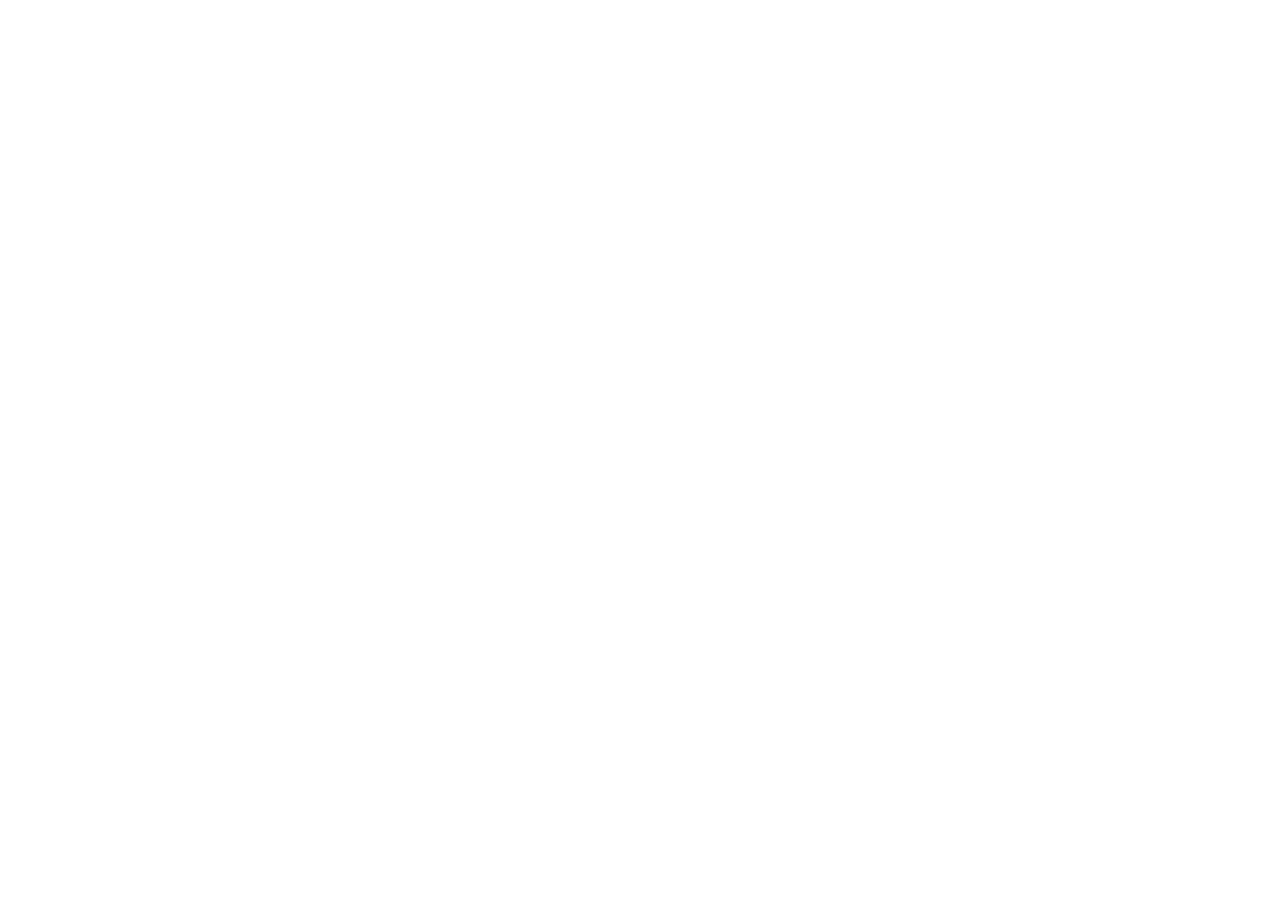
==== index.html @ 4dc89df3 "Début du projet" ====
<!DOCTYPE html>
<html lang="en">

<head>
    <meta charset="UTF-8">
    <meta http-equiv="X-UA-Compatible" content="IE=edge">
    <meta name="viewport" content="width=device-width, initial-scale=1.0">
    <title>Bootstrap</title>
    <link rel="stylesheet" href="./bootstrap-5.1.1-dist/css/bootstrap.min.css">
    <link rel="stylesheet" href="./style.css">
</head>

<body>

</body>

</html>
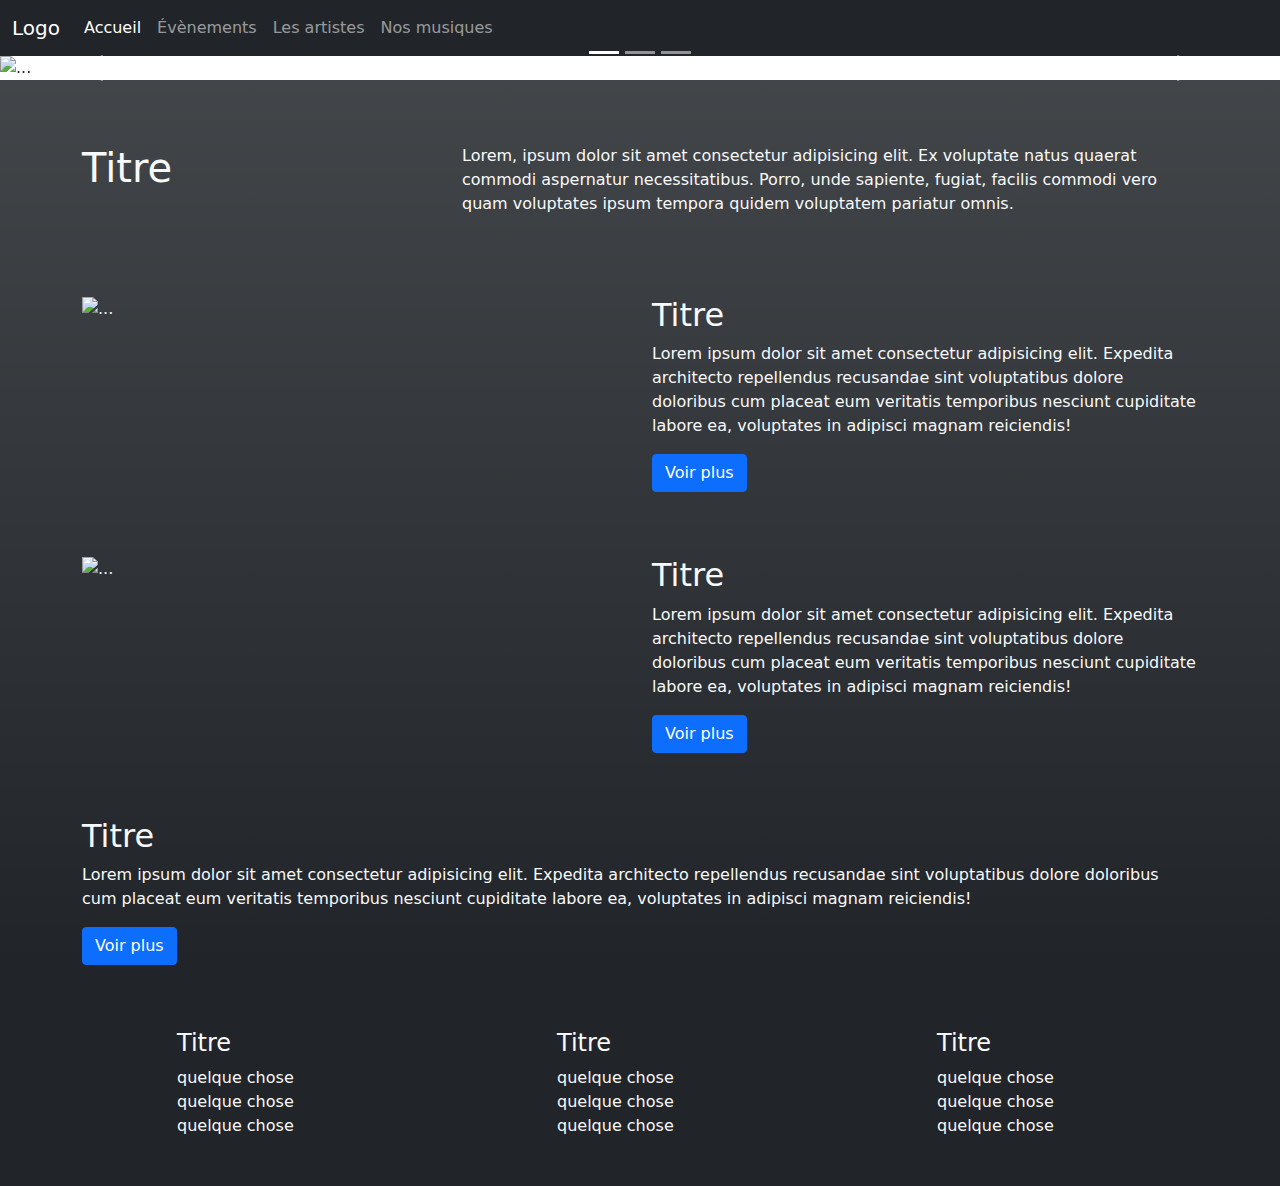
==== commit a14368d3: "Premiere page html non responsive" ====
--- a/index.html
+++ b/index.html
@@ -11,7 +11,146 @@
 </head>
 
 <body>
-
+    <header>
+        <nav class="navbar navbar-expand-lg navbar-dark bg-dark">
+            <div class="container-fluid">
+                <a class="navbar-brand" href="#">Logo</a>
+                <button class="navbar-toggler" type="button" data-bs-toggle="collapse" data-bs-target="#navbarNav"
+                    aria-controls="navbarNav" aria-expanded="false" aria-label="Toggle navigation">
+                    <span class="navbar-toggler-icon"></span>
+                </button>
+                <div class="collapse navbar-collapse" id="navbarNav">
+                    <ul class="navbar-nav">
+                        <li class="nav-item">
+                            <a class="nav-link active" aria-current="page" href="#">Accueil</a>
+                        </li>
+                        <li class="nav-item">
+                            <a class="nav-link" href="#">Évènements</a>
+                        </li>
+                        <li class="nav-item">
+                            <a class="nav-link" href="#">Les artistes</a>
+                        </li>
+                        <li class="nav-item">
+                            <a class="nav-link">Nos musiques</a>
+                        </li>
+                    </ul>
+                </div>
+            </div>
+        </nav>
+    </header>
+    <main>
+        <div id="carouselExampleIndicators" class="carousel slide" data-bs-ride="carousel">
+            <div class="carousel-indicators">
+                <button type="button" data-bs-target="#carouselExampleIndicators" data-bs-slide-to="0" class="active"
+                    aria-current="true" aria-label="Slide 1"></button>
+                <button type="button" data-bs-target="#carouselExampleIndicators" data-bs-slide-to="1"
+                    aria-label="Slide 2"></button>
+                <button type="button" data-bs-target="#carouselExampleIndicators" data-bs-slide-to="2"
+                    aria-label="Slide 3"></button>
+            </div>
+            <div class="carousel-inner">
+                <div class="carousel-item active">
+                    <img src="http://placehold.it/1200x500" class="d-block w-100" alt="...">
+                </div>
+                <div class="carousel-item">
+                    <img src="http://placehold.it/1200x500" class="d-block w-100" alt="...">
+                </div>
+                <div class="carousel-item">
+                    <img src="http://placehold.it/1200x500" class="d-block w-100" alt="...">
+                </div>
+            </div>
+            <button class="carousel-control-prev" type="button" data-bs-target="#carouselExampleIndicators"
+                data-bs-slide="prev">
+                <span class="carousel-control-prev-icon" aria-hidden="true"></span>
+                <span class="visually-hidden">Previous</span>
+            </button>
+            <button class="carousel-control-next" type="button" data-bs-target="#carouselExampleIndicators"
+                data-bs-slide="next">
+                <span class="carousel-control-next-icon" aria-hidden="true"></span>
+                <span class="visually-hidden">Next</span>
+            </button>
+        </div>
+        <div class="grid bg-dark bg-gradient text-light">
+            <div class="container">
+                <div class="row pt-1">
+                    <div class="col-sm-4">
+                        <h1>Titre</h1>
+                    </div>
+                    <div class="col-sm-8">
+                        <p>Lorem, ipsum dolor sit amet consectetur adipisicing elit. Ex voluptate natus quaerat commodi
+                            aspernatur necessitatibus. Porro, unde sapiente, fugiat, facilis commodi vero quam
+                            voluptates ipsum tempora quidem voluptatem pariatur omnis.</p>
+                    </div>
+                </div>
+                <div class="row pt-1">
+                    <div class="col-6">
+                        <img src="http://placehold.it/450x450" alt="..." class="img-fluid img-acc">
+                    </div>
+                    <div class="col-6">
+                        <h2>Titre</h2>
+                        <p>Lorem ipsum dolor sit amet consectetur adipisicing elit. Expedita architecto repellendus
+                            recusandae sint voluptatibus dolore doloribus cum placeat eum veritatis temporibus nesciunt
+                            cupiditate labore ea, voluptates in adipisci magnam reiciendis!</p>
+                        <a href="#" class="btn btn-primary">Voir plus</a>
+                    </div>
+                </div>
+                <div class="row pt-1">
+                    <div class="col-6">
+                        <img src="http://placehold.it/450x450" alt="..." class="img-fluid img-acc">
+                    </div>
+                    <div class="col-6">
+                        <h2>Titre</h2>
+                        <p>Lorem ipsum dolor sit amet consectetur adipisicing elit. Expedita architecto repellendus
+                            recusandae sint voluptatibus dolore doloribus cum placeat eum veritatis temporibus nesciunt
+                            cupiditate labore ea, voluptates in adipisci magnam reiciendis!</p>
+                        <a href="#" class="btn btn-primary">Voir plus</a>
+                    </div>
+                </div>
+                <div class="row pt-1">
+                    <div class="col-12">
+                        <h2>Titre</h2>
+                        <p>Lorem ipsum dolor sit amet consectetur adipisicing elit. Expedita architecto repellendus
+                            recusandae sint voluptatibus dolore doloribus cum placeat eum veritatis temporibus nesciunt
+                            cupiditate labore ea, voluptates in adipisci magnam reiciendis!</p>
+                        <a role="button" href="#" class="btn btn-primary">Voir plus</a>
+                    </div>
+                </div>
+            </div>
+        </div>
+    </main>
+    <footer>
+        <div class="grid bg-dark text-light">
+            <div class="container">
+                <div class="row pt-1 pb-5 justify-content-around">
+                    <div class="col-2">
+                        <h4>Titre</h4>
+                        <ul>
+                            <li>quelque chose</li>
+                            <li>quelque chose</li>
+                            <li>quelque chose</li>
+                        </ul>
+                    </div>
+                    <div class="col-2">
+                        <h4>Titre</h4>
+                        <ul>
+                            <li>quelque chose</li>
+                            <li>quelque chose</li>
+                            <li>quelque chose</li>
+                        </ul>
+                    </div>
+                    <div class="col-2">
+                        <h4>Titre</h4>
+                        <ul>
+                            <li>quelque chose</li>
+                            <li>quelque chose</li>
+                            <li>quelque chose</li>
+                        </ul>
+                    </div>
+                </div>
+            </div>
+        </div>
+    </footer>
+    <script src="./bootstrap-5.1.1-dist/js/bootstrap.min.js"></script>
 </body>
 
 </html>--- a/style.css
+++ b/style.css
@@ -0,0 +1,17 @@
+
+
+
+.pt-1 {
+    padding-top: 4rem !important;
+}
+
+.img-acc {
+    width: 350px;
+    height: 450px;
+}
+
+ul {
+    list-style: none;
+    margin: 0;
+    padding: 0;
+}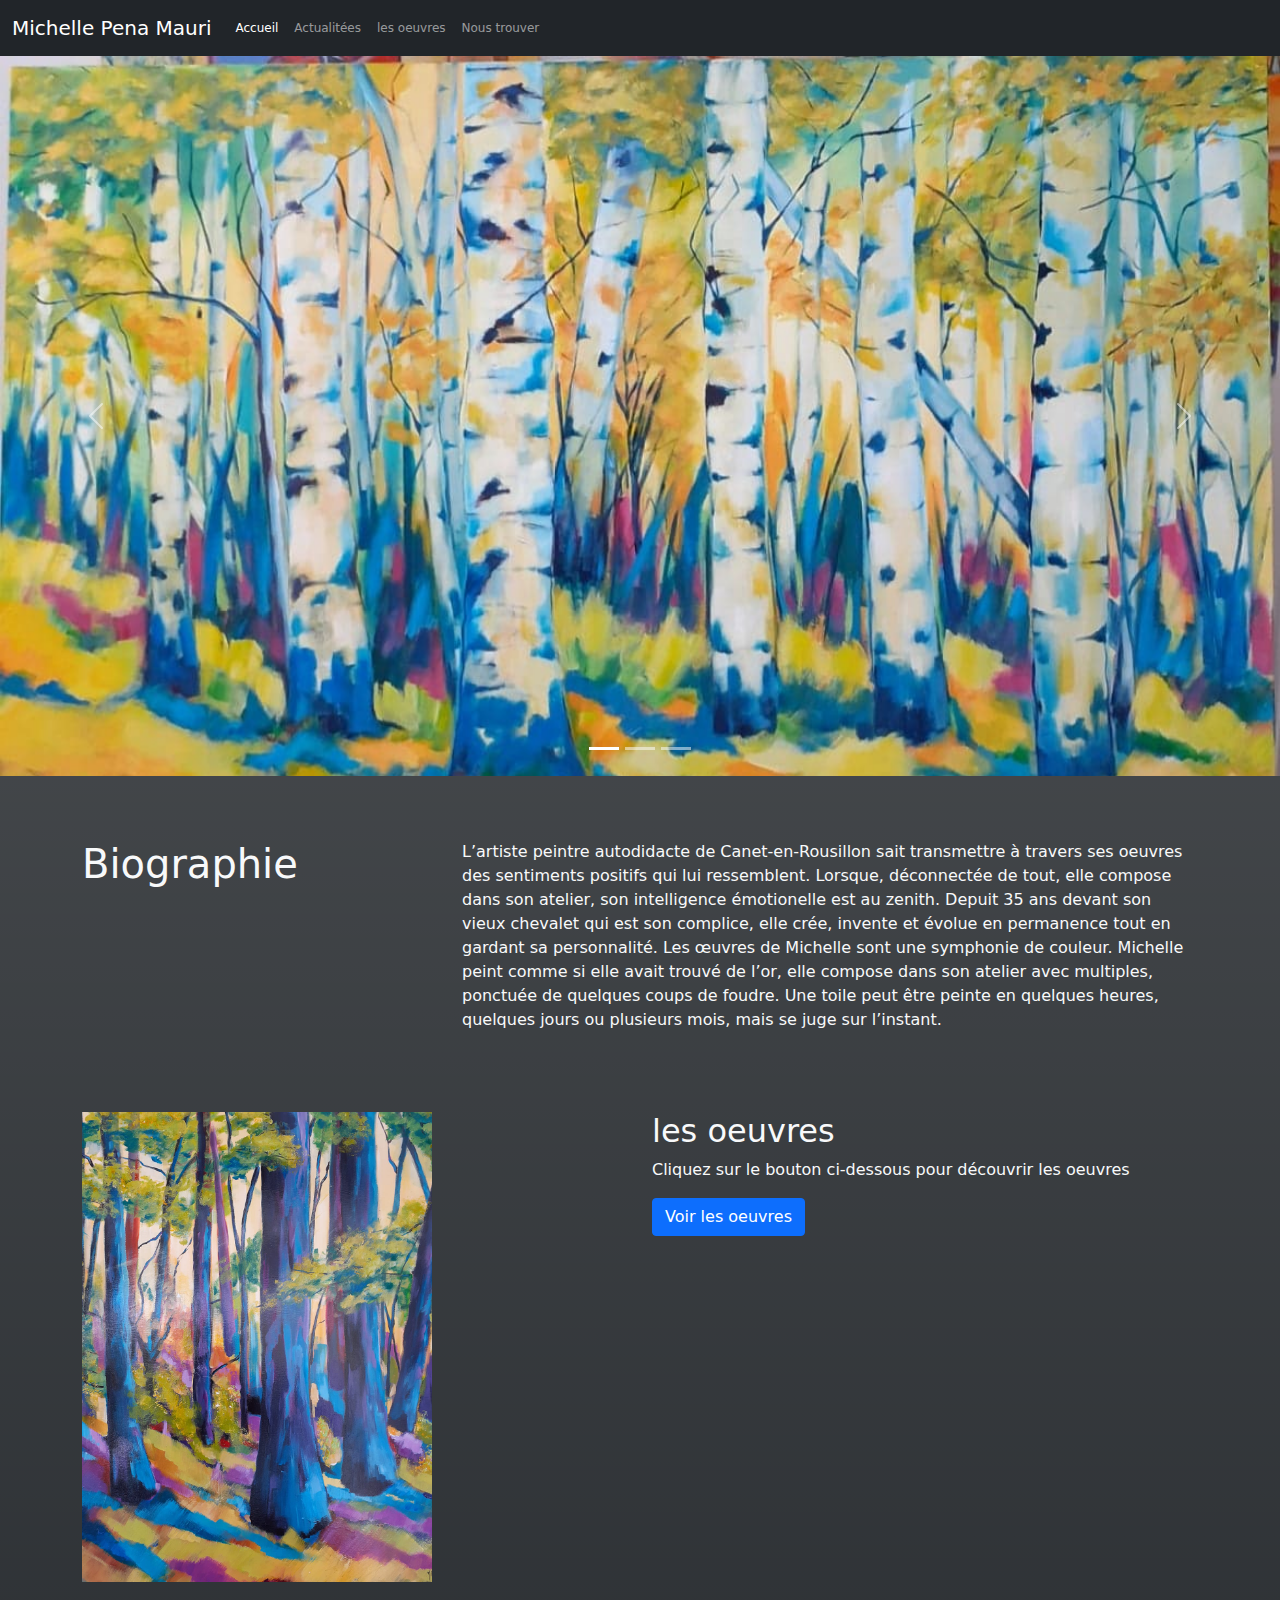
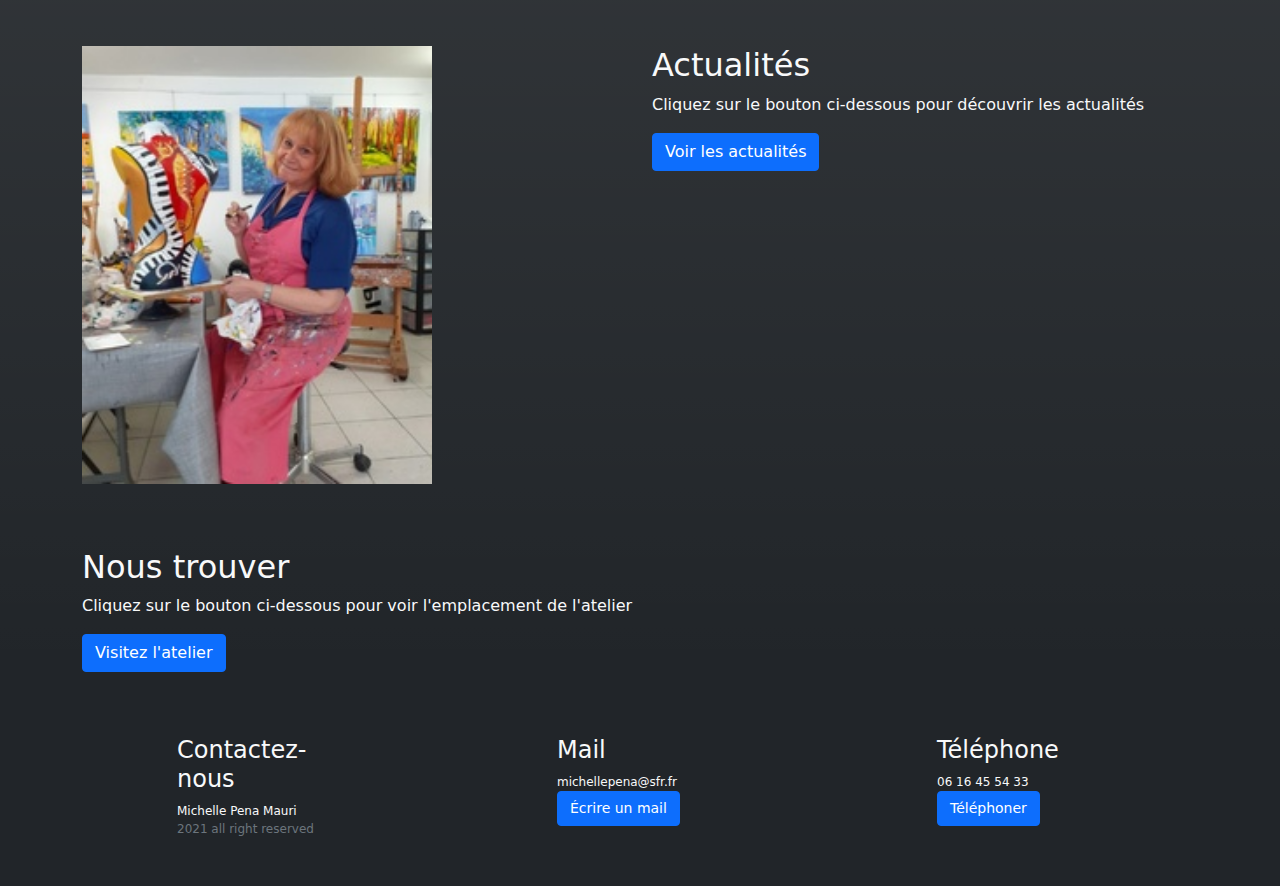
==== commit dc096ca0: "Ajout du contenu sur toutes les pages" ====
--- a/index.html
+++ b/index.html
@@ -5,7 +5,8 @@
     <meta charset="UTF-8">
     <meta http-equiv="X-UA-Compatible" content="IE=edge">
     <meta name="viewport" content="width=device-width, initial-scale=1.0">
-    <title>Bootstrap</title>
+    <title>Michelle Pena Mauri</title>
+    <link rel="shortcut icon" href="./media/images/favicon/logo.jpg" type="image/x-icon">
     <link rel="stylesheet" href="./bootstrap-5.1.1-dist/css/bootstrap.min.css">
     <link rel="stylesheet" href="./style.css">
 </head>
@@ -14,7 +15,7 @@
     <header>
         <nav class="navbar navbar-expand-lg navbar-dark bg-dark">
             <div class="container-fluid">
-                <a class="navbar-brand" href="#">Logo</a>
+                <a class="navbar-brand" href="#">Michelle Pena Mauri</a>
                 <button class="navbar-toggler" type="button" data-bs-toggle="collapse" data-bs-target="#navbarNav"
                     aria-controls="navbarNav" aria-expanded="false" aria-label="Toggle navigation">
                     <span class="navbar-toggler-icon"></span>
@@ -25,13 +26,13 @@
                             <a class="nav-link active" aria-current="page" href="#">Accueil</a>
                         </li>
                         <li class="nav-item">
-                            <a class="nav-link" href="#">Évènements</a>
+                            <a class="nav-link" href="./actualités.html">Actualitées</a>
                         </li>
                         <li class="nav-item">
-                            <a class="nav-link" href="#">Les artistes</a>
+                            <a class="nav-link" href="./oeuvres.html">les oeuvres</a>
                         </li>
                         <li class="nav-item">
-                            <a class="nav-link">Nos musiques</a>
+                            <a class="nav-link" href="./nous-trouver.html">Nous trouver</a>
                         </li>
                     </ul>
                 </div>
@@ -50,13 +51,16 @@
             </div>
             <div class="carousel-inner">
                 <div class="carousel-item active">
-                    <img src="http://placehold.it/1200x500" class="d-block w-100" alt="...">
+                    <img src="./media/images/126356309_397957581392700_8534186525156672555_n.jpg" class="d-block w-100"
+                        alt="...">
                 </div>
                 <div class="carousel-item">
-                    <img src="http://placehold.it/1200x500" class="d-block w-100" alt="...">
+                    <img src="./media/images/108909082_2705993396394082_8743398181874763204_o.jpg" class="d-block w-100"
+                        alt="...">
                 </div>
                 <div class="carousel-item">
-                    <img src="http://placehold.it/1200x500" class="d-block w-100" alt="...">
+                    <img src="./media/images/47435408_2222800678046692_352586818950004736_o.jpg" class="d-block w-100"
+                        alt="...">
                 </div>
             </div>
             <button class="carousel-control-prev" type="button" data-bs-target="#carouselExampleIndicators"
@@ -74,45 +78,45 @@
             <div class="container">
                 <div class="row pt-1">
                     <div class="col-sm-4">
-                        <h1>Titre</h1>
+                        <h1>Biographie</h1>
                     </div>
                     <div class="col-sm-8">
-                        <p>Lorem, ipsum dolor sit amet consectetur adipisicing elit. Ex voluptate natus quaerat commodi
-                            aspernatur necessitatibus. Porro, unde sapiente, fugiat, facilis commodi vero quam
-                            voluptates ipsum tempora quidem voluptatem pariatur omnis.</p>
+                        <p>L’artiste peintre autodidacte de Canet-en-Rousillon sait transmettre à travers ses oeuvres
+                            des sentiments positifs qui lui ressemblent. Lorsque, déconnectée de tout, elle compose dans
+                            son atelier, son intelligence émotionelle est au zenith. Depuit 35 ans devant son vieux
+                            chevalet qui est son complice, elle crée, invente et évolue en permanence tout en gardant sa
+                            personnalité. Les œuvres de Michelle sont une symphonie de couleur. Michelle peint comme si
+                            elle avait trouvé de l’or, elle compose dans son atelier avec multiples, ponctuée de
+                            quelques coups de foudre. Une toile peut être peinte en quelques heures, quelques jours ou
+                            plusieurs mois, mais se juge sur l’instant.</p>
                     </div>
                 </div>
                 <div class="row pt-1">
                     <div class="col-6">
-                        <img src="http://placehold.it/450x450" alt="..." class="img-fluid img-acc">
+                        <img src="./media/images/108909082_2705993396394082_8743398181874763204_o.jpg" alt="..."
+                            class="img-fluid img-acc">
                     </div>
                     <div class="col-6">
-                        <h2>Titre</h2>
-                        <p>Lorem ipsum dolor sit amet consectetur adipisicing elit. Expedita architecto repellendus
-                            recusandae sint voluptatibus dolore doloribus cum placeat eum veritatis temporibus nesciunt
-                            cupiditate labore ea, voluptates in adipisci magnam reiciendis!</p>
-                        <a href="#" class="btn btn-primary">Voir plus</a>
+                        <h2>les oeuvres</h2>
+                        <p>Cliquez sur le bouton ci-dessous pour découvrir les oeuvres</p>
+                        <a href="./oeuvres.html" class="btn btn-primary">Voir les oeuvres</a>
                     </div>
                 </div>
                 <div class="row pt-1">
                     <div class="col-6">
-                        <img src="http://placehold.it/450x450" alt="..." class="img-fluid img-acc">
+                        <img src="./media/images/michele_peintre.jpg" alt="..." class="img-fluid img-acc">
                     </div>
                     <div class="col-6">
-                        <h2>Titre</h2>
-                        <p>Lorem ipsum dolor sit amet consectetur adipisicing elit. Expedita architecto repellendus
-                            recusandae sint voluptatibus dolore doloribus cum placeat eum veritatis temporibus nesciunt
-                            cupiditate labore ea, voluptates in adipisci magnam reiciendis!</p>
-                        <a href="#" class="btn btn-primary">Voir plus</a>
+                        <h2>Actualités</h2>
+                        <p>Cliquez sur le bouton ci-dessous pour découvrir les actualités</p>
+                        <a href="./actualités.html" class="btn btn-primary">Voir les actualités</a>
                     </div>
                 </div>
                 <div class="row pt-1">
                     <div class="col-12">
-                        <h2>Titre</h2>
-                        <p>Lorem ipsum dolor sit amet consectetur adipisicing elit. Expedita architecto repellendus
-                            recusandae sint voluptatibus dolore doloribus cum placeat eum veritatis temporibus nesciunt
-                            cupiditate labore ea, voluptates in adipisci magnam reiciendis!</p>
-                        <a role="button" href="#" class="btn btn-primary">Voir plus</a>
+                        <h2>Nous trouver</h2>
+                        <p>Cliquez sur le bouton ci-dessous pour voir l'emplacement de l'atelier</p>
+                        <a role="button" href="./nous-trouver.html" class="btn btn-primary">Visitez l'atelier</a>
                     </div>
                 </div>
             </div>
@@ -123,27 +127,26 @@
             <div class="container">
                 <div class="row pt-1 pb-5 justify-content-around">
                     <div class="col-2">
-                        <h4>Titre</h4>
+                        <h4>Contactez-nous</h4>
                         <ul>
-                            <li>quelque chose</li>
-                            <li>quelque chose</li>
-                            <li>quelque chose</li>
+                            <li>Michelle&nbsp;Pena&nbsp;Mauri</li>
+                            <li class="text-muted"> 2021 all right reserved</li>
                         </ul>
                     </div>
                     <div class="col-2">
-                        <h4>Titre</h4>
+                        <h4>Mail</h4>
                         <ul>
-                            <li>quelque chose</li>
-                            <li>quelque chose</li>
-                            <li>quelque chose</li>
+                            <li>michellepena@sfr.fr</li>
+                            <li><a href="mailto:michellepena@sfr.fr"
+                                    class="btn btn-primary btn-footer">Écrire&nbsp;un&nbsp;mail</a>
+                            </li>
                         </ul>
                     </div>
                     <div class="col-2">
-                        <h4>Titre</h4>
+                        <h4>Téléphone</h4>
                         <ul>
-                            <li>quelque chose</li>
-                            <li>quelque chose</li>
-                            <li>quelque chose</li>
+                            <li>06 16 45 54 33</li>
+                            <li><a href="tel:+33616455433" class="btn btn-primary btn-footer">Téléphoner</a></li>
                         </ul>
                     </div>
                 </div>
--- a/style.css
+++ b/style.css
@@ -7,11 +7,40 @@
 
 .img-acc {
     width: 350px;
-    height: 450px;
+    height: auto;
+}
+
+.iframe-actu {
+    width: 100%;
+    height: 100%;
 }
 
 ul {
     list-style: none;
     margin: 0;
     padding: 0;
+}
+
+li {
+    font-size: 12px;
+}
+
+.btn-footer {
+    font-size: 14px;
+}
+
+.carousel-inner {
+    height: 80vh;
+}
+
+@media screen and (max-width: 992px) {
+    .carousel-inner {
+        height: 40vh;
+    }
+}
+
+@media screen and (max-width: 1200px) {
+    .iframe-actu {
+        height: 350px;
+    }
 }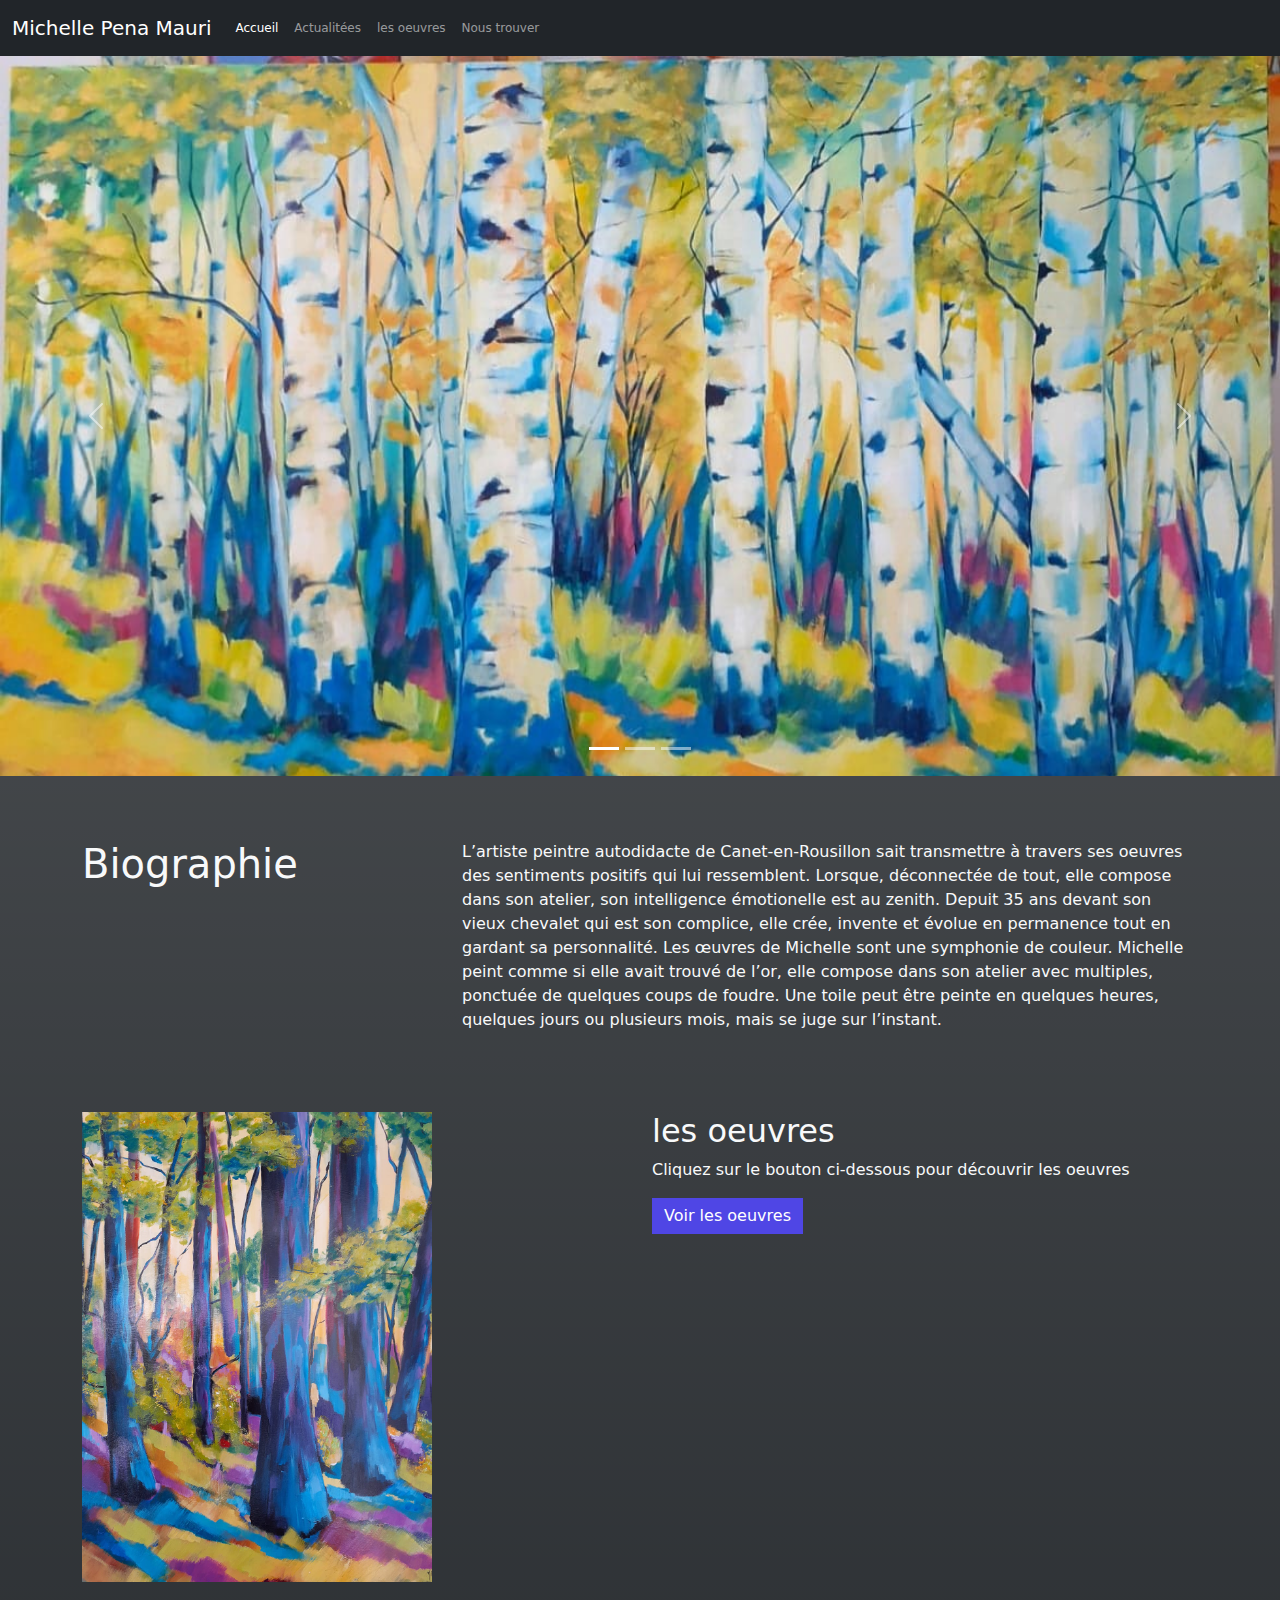
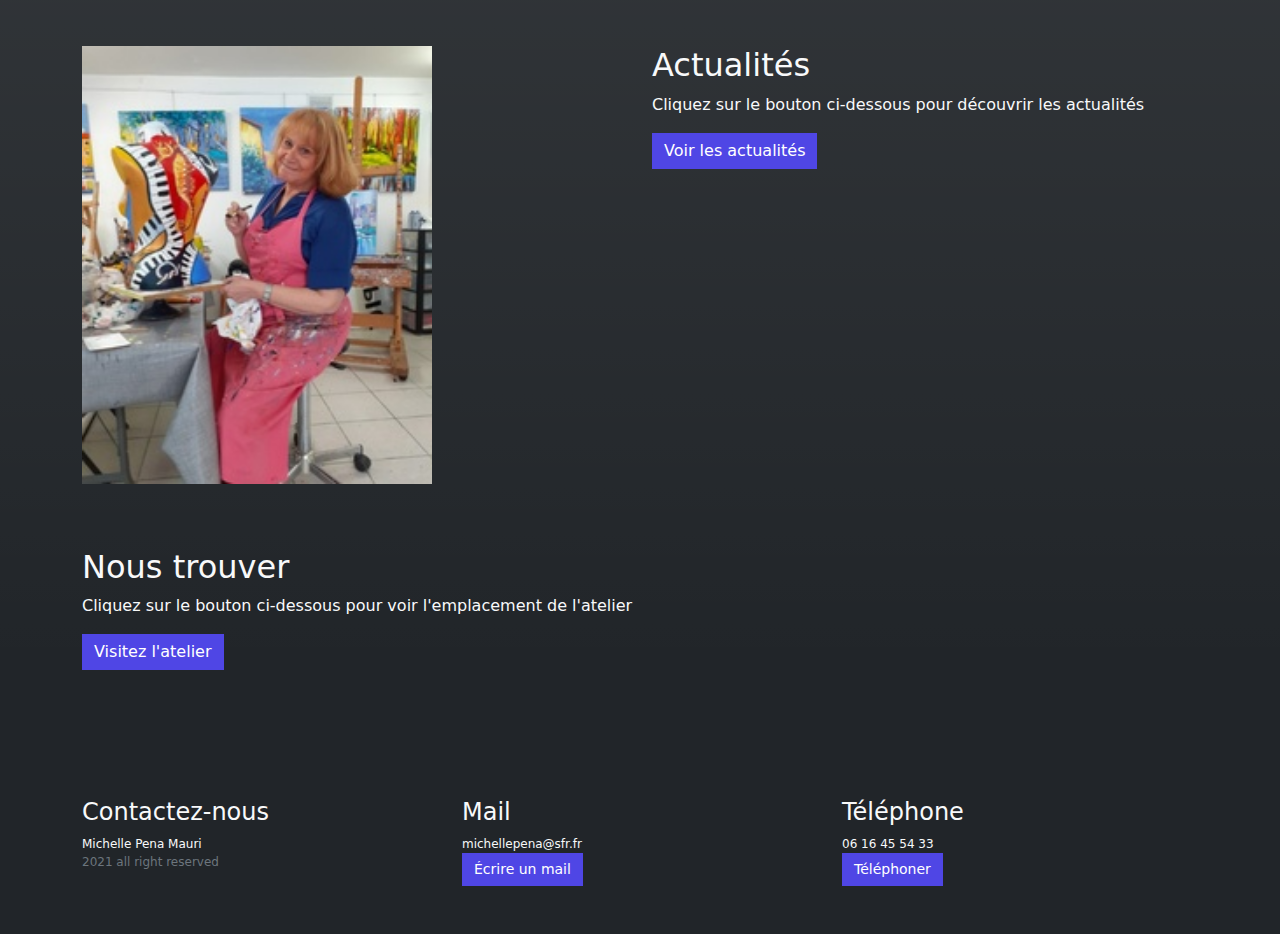
==== commit 97dd02c4: "Ajout du css sur different éléments" ====
--- a/index.html
+++ b/index.html
@@ -126,14 +126,14 @@
         <div class="grid bg-dark text-light">
             <div class="container">
                 <div class="row pt-1 pb-5 justify-content-around">
-                    <div class="col-2">
+                    <div class="col-md-4 pt-1">
                         <h4>Contactez-nous</h4>
                         <ul>
                             <li>Michelle&nbsp;Pena&nbsp;Mauri</li>
                             <li class="text-muted"> 2021 all right reserved</li>
                         </ul>
                     </div>
-                    <div class="col-2">
+                    <div class="col-md-4 pt-1">
                         <h4>Mail</h4>
                         <ul>
                             <li>michellepena@sfr.fr</li>
@@ -142,7 +142,7 @@
                             </li>
                         </ul>
                     </div>
-                    <div class="col-2">
+                    <div class="col-md-4 pt-1">
                         <h4>Téléphone</h4>
                         <ul>
                             <li>06 16 45 54 33</li>
--- a/style.css
+++ b/style.css
@@ -1,5 +1,50 @@
+
+.card {
+    transition: .2s ease-in-out;
+}
+
+.card:hover {
+    -webkit-box-shadow: 0px 0px 40px 10px #4F46E5; 
+    box-shadow: 0px 0px 40px -5px #4F46E5;
+}
 
 
+.btn-primary {
+    background-color: #4F46E5;
+    border: #4F46E5;
+    border-radius: 0px;
+    transition: .2s ease-in-out;
+}
+
+.btn-primary:hover {
+    background-color: #6366F1;
+    transform: scale(1.1);
+}
+
+.btn-primary:active {
+    background-color: #6366F1;
+    box-shadow: #818CF8 0 0 0 0.25rem;
+}
+
+.btn-primary:focus {
+    background-color: #6366F1;
+    box-shadow: #818CF8 0 0 0 0.25rem;
+}
+
+.btn-primary:active:focus {
+    box-shadow: #818CF8 0 0 0 0.25rem;
+}
+
+
+
+
+.card-title {
+    font-size: 1rem;
+}
+
+.card-text {
+    font-size: 0.6rem;
+}
 
 .pt-1 {
     padding-top: 4rem !important;
@@ -35,7 +80,7 @@
 
 @media screen and (max-width: 992px) {
     .carousel-inner {
-        height: 40vh;
+        height: 32vh;
     }
 }
 
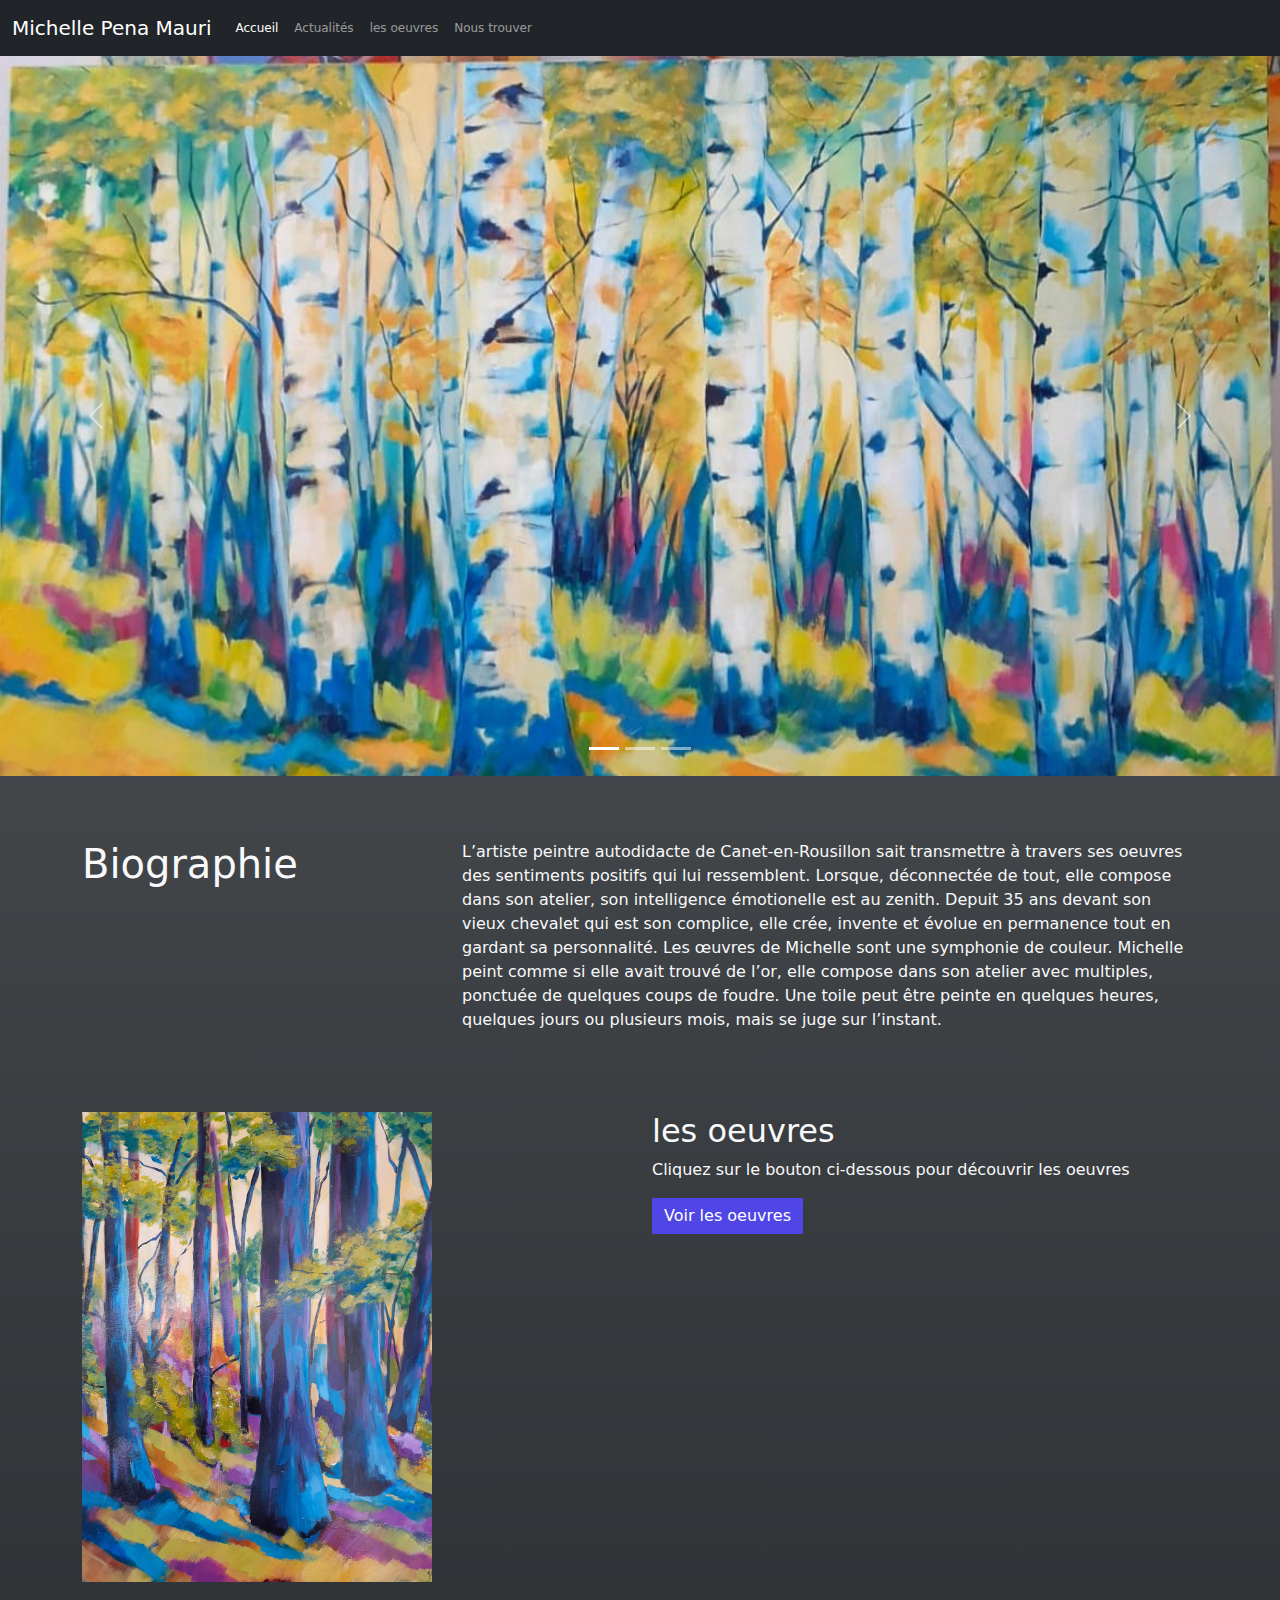
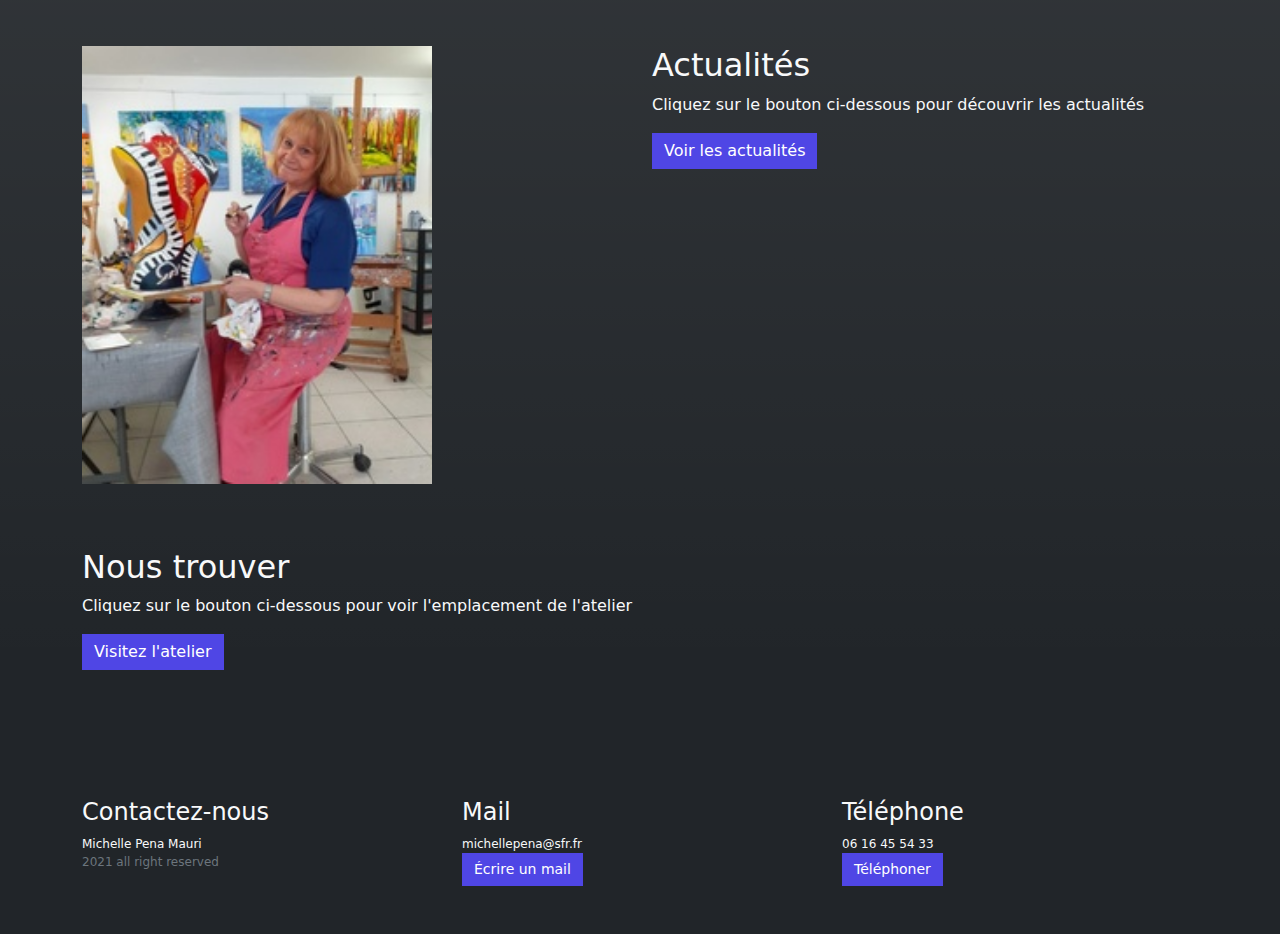
==== commit 12fed045: "Restructuration du CSS" ====
--- a/index.html
+++ b/index.html
@@ -8,7 +8,7 @@
     <title>Michelle Pena Mauri</title>
     <link rel="shortcut icon" href="./media/images/favicon/logo.jpg" type="image/x-icon">
     <link rel="stylesheet" href="./bootstrap-5.1.1-dist/css/bootstrap.min.css">
-    <link rel="stylesheet" href="./style.css">
+    <link rel="stylesheet" href="./style/style.css">
 </head>
 
 <body>
@@ -26,7 +26,7 @@
                             <a class="nav-link active" aria-current="page" href="#">Accueil</a>
                         </li>
                         <li class="nav-item">
-                            <a class="nav-link" href="./actualités.html">Actualitées</a>
+                            <a class="nav-link" href="./actualités.html">Actualités</a>
                         </li>
                         <li class="nav-item">
                             <a class="nav-link" href="./oeuvres.html">les oeuvres</a>
--- a/style/style.css
+++ b/style/style.css
@@ -0,0 +1,91 @@
+
+.card {
+    transition: .2s ease-in-out;
+}
+
+.card:hover {
+    -webkit-box-shadow: 0px 0px 40px 10px #4F46E5; 
+    box-shadow: 0px 0px 40px -5px #4F46E5;
+}
+
+
+.btn-primary {
+    background-color: #4F46E5;
+    border: #4F46E5;
+    border-radius: 0px;
+    transition: .2s ease-in-out;
+}
+
+.btn-primary:hover {
+    background-color: #6366F1;
+    transform: scale(1.1);
+}
+
+.btn-primary:active {
+    background-color: #6366F1;
+    box-shadow: #818CF8 0 0 0 0.25rem;
+}
+
+.btn-primary:focus {
+    background-color: #6366F1;
+    box-shadow: #818CF8 0 0 0 0.25rem;
+}
+
+.btn-primary:active:focus {
+    box-shadow: #818CF8 0 0 0 0.25rem;
+}
+
+
+
+
+.card-title {
+    font-size: 1rem;
+}
+
+.card-text {
+    font-size: 0.6rem;
+}
+
+.pt-1 {
+    padding-top: 4rem !important;
+}
+
+.img-acc {
+    width: 350px;
+    height: auto;
+}
+
+.iframe-actu {
+    width: 100%;
+    height: 100%;
+}
+
+ul {
+    list-style: none;
+    margin: 0;
+    padding: 0;
+}
+
+li {
+    font-size: 12px;
+}
+
+.btn-footer {
+    font-size: 14px;
+}
+
+.carousel-inner {
+    height: 80vh;
+}
+
+@media screen and (max-width: 992px) {
+    .carousel-inner {
+        height: 32vh;
+    }
+}
+
+@media screen and (max-width: 1200px) {
+    .iframe-actu {
+        height: 350px;
+    }
+}